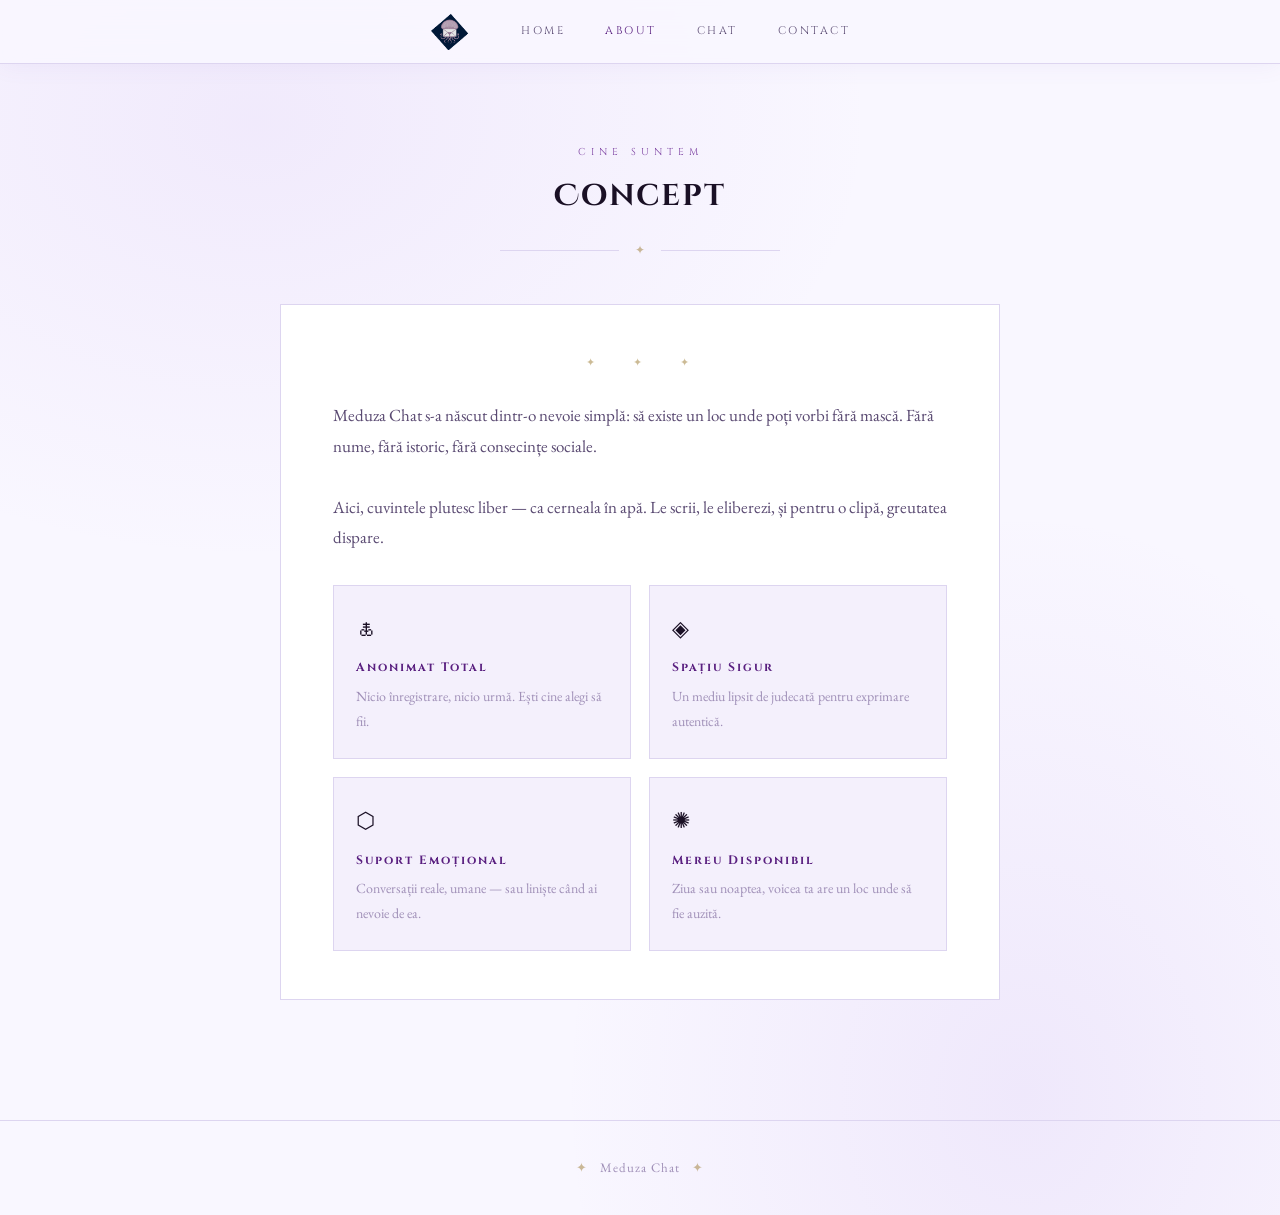
==== about.html @ c282f09b "Add files via upload" ====
<!DOCTYPE html>
<html lang="ro">
<head>
  <meta charset="UTF-8">
  <meta name="viewport" content="width=device-width, initial-scale=1.0">
  <title>Meduza Chat — About</title>
  <link rel="stylesheet" href="style.css">
</head>
<body>

<nav>
  <a href="index.html" class="nav-logo-link"><img src="Untitled.png" alt="Meduza Logo" class="nav-logo"></a>
  <a href="index.html">Home</a>
  <a href="about.html" class="active">About</a>
  <a href="chat.html">Chat</a>
  <a href="contact.html">Contact</a>
</nav>

<div class="page">
  <div class="container">

    <div class="section-header animate-in">
      <span class="section-label">Cine suntem</span>
      <h2>Concept</h2>
      <div class="divider"><span>✦</span></div>
    </div>

    <div class="card animate-in" style="animation-delay:0.15s">
      <div class="card-ornament">✦ &nbsp;&nbsp; ✦ &nbsp;&nbsp; ✦</div>

      <p>Meduza Chat s-a născut dintr-o nevoie simplă: să existe un loc unde poți vorbi fără mască. Fără nume, fără istoric, fără consecințe sociale.</p>

      <br>

      <p>Aici, cuvintele plutesc liber — ca cerneala în apă. Le scrii, le eliberezi, și pentru o clipă, greutatea dispare.</p>

      <div class="features">
        <div class="feature">
          <div class="feature-icon">🜏</div>
          <h3>Anonimat Total</h3>
          <p>Nicio înregistrare, nicio urmă. Ești cine alegi să fii.</p>
        </div>
        <div class="feature">
          <div class="feature-icon">◈</div>
          <h3>Spațiu Sigur</h3>
          <p>Un mediu lipsit de judecată pentru exprimare autentică.</p>
        </div>
        <div class="feature">
          <div class="feature-icon">⬡</div>
          <h3>Suport Emoțional</h3>
          <p>Conversații reale, umane — sau liniște când ai nevoie de ea.</p>
        </div>
        <div class="feature">
          <div class="feature-icon">✺</div>
          <h3>Mereu Disponibil</h3>
          <p>Ziua sau noaptea, voicea ta are un loc unde să fie auzită.</p>
        </div>
      </div>
    </div>

  </div>

  <footer>
    <span>✦</span> &nbsp; Meduza Chat &nbsp; <span>✦</span>
  </footer>
</div>

</body>
</html>
---- style.css ----
@import url('https://fonts.googleapis.com/css2?family=Cinzel+Decorative:wght@400;700&family=Cinzel:wght@400;500&family=EB+Garamond:ital,wght@0,400;1,400&display=swap');

:root {
  --bg:           #f9f7ff;      /* fundalul paginii */
  --surface:      #ffffff;      /* fundalul cardurilor */
  --surface2:     #f2eeff;      /* fundalul mesajelor din chat */
  --border:       #ddd5f0;      /* culoarea bordurilor */
  --border-glow:  #9b6fd4;      /* bordura când e activ / hover */
  --accent:       #7b3fa0;      /* violet principal */
  --accent2:      #5a2080;      /* violet închis */
  --accent3:      #9b6fd4;      /* violet mediu */
  --text:         #1a1025;      /* text principal */
  --text-dim:     #5a4a72;      /* text secundar / mai slab */
  --text-faint:   #a090b8;      /* text foarte slab (placeholder) */
  --gold:         #9b7a30;      /* auriu pentru ornamente */
}


/* ================================================
   2. RESET DE BAZA
   ================================================
   Elimina spatiile implicite ale browserului
   si seteaza stilul general al paginii.
   ================================================ */

* {
  box-sizing: border-box; /* padding-ul se include in latime */
  margin: 0;
  padding: 0;
}

body {
  background-color: var(--bg);
  color: var(--text);
  font-family: 'EB Garamond', Georgia, serif;
  font-size: 18px;
  line-height: 1.7;
  min-height: 100vh;
  overflow-x: hidden;

  /* gradient subtil pe fundal */
  background-image:
    radial-gradient(ellipse 80% 60% at 20% 10%, rgba(180,140,230,0.12) 0%, transparent 60%),
    radial-gradient(ellipse 60% 80% at 80% 90%, rgba(150,100,220,0.10) 0%, transparent 60%);
}


/* ================================================
   3. NAVIGATIE (NAVBAR)
   ================================================
   Bara fixata sus care ramane vizibila la scroll.
   ================================================ */

nav {
  position: fixed;      /* ramane sus la scroll */
  top: 0;
  left: 0;
  right: 0;
  z-index: 100;         /* sa fie deasupra oricarui alt element */

  display: flex;
  align-items: center;
  justify-content: center;
  gap: 8px;

  height: 64px;
  padding: 0 32px;

  background: rgba(249, 247, 255, 0.92);
  backdrop-filter: blur(14px);
  border-bottom: 1px solid var(--border);
  box-shadow: 0 1px 24px rgba(120,80,180,0.07);
}

nav a:not(.nav-logo-link) {
  color: var(--text-dim);
  text-decoration: none;
  font-family: 'Cinzel', serif;
  font-size: 11px;
  letter-spacing: 2.5px;
  text-transform: uppercase;
  padding: 8px 16px;
  position: relative;
  transition: color 0.3s;
}

nav a:not(.nav-logo-link):hover,
nav a.active {
  color: var(--accent2);
}

.nav-logo-link {
  margin-right: 16px;   /* spatiu fata de linkuri */
  display: flex;
  align-items: center;
  flex-shrink: 0;
}

.nav-logo {
  height: 38px;         /*  schimba inaltimea logo-ului */
  width: auto;          /* latimea se ajusteaza automat */
  object-fit: contain;
  filter: brightness(0.9);
  transition: filter 0.3s;
}

.nav-logo:hover {
  filter: brightness(1.2) drop-shadow(0 0 8px rgba(176,108,224,0.5));
}

.page {
  padding-top: 64px;    /* spatiu pentru bara */
  min-height: 100vh;
}

.btn {
  font-family: 'Cinzel', serif;
  font-size: 11px;
  letter-spacing: 3px;
  text-transform: uppercase;
  text-decoration: none;
  padding: 14px 36px;
  border: none;
  cursor: pointer;
  display: inline-block;
  transition: all 0.3s;
}

.btn-primary {
  background: linear-gradient(135deg, var(--accent3), var(--border-glow));
  color: white;
  box-shadow: 0 0 28px rgba(123,63,160,0.35);
}

.btn-primary:hover {
  box-shadow: 0 0 48px rgba(176,108,224,0.55);
  transform: translateY(-2px);
}

/* Buton secundar (transparent cu bordura) */
.btn-secondary {
  background: transparent;
  color: var(--text-dim);
  border: 1px solid var(--border);
}

.btn-secondary:hover {
  border-color: var(--accent);
  color: var(--accent2);
  box-shadow: 0 0 18px rgba(123,63,160,0.2);
  transform: translateY(-2px);
}


/* ================================================
   6. CARDURI
   ================================================ */

.container {
  max-width: 800px;
  margin: 0 auto;       /* centrat orizontal */
  padding: 80px 40px;
}

.card {
  background: var(--surface);
  border: 1px solid var(--border);
  padding: 48px 52px;
}

.card-ornament {
  text-align: center;
  color: var(--gold);
  font-size: 11px;
  letter-spacing: 6px;
  margin-bottom: 28px;
  opacity: 0.5;
}

.card h2 {
  font-family: 'Cinzel Decorative', serif;
  font-size: 26px;
  color: var(--text);
  letter-spacing: 2px;
  margin-bottom: 20px;
  text-align: center;
}

.card p {
  color: var(--text-dim);
  font-size: 17px;
  line-height: 1.8;
}

.section-header {
  text-align: center;
  margin-bottom: 44px;
}

.section-label {
  display: block;
  font-family: 'Cinzel', serif;
  font-size: 10px;
  letter-spacing: 5px;
  text-transform: uppercase;
  color: var(--accent);
  margin-bottom: 10px;
}

.section-header h2 {
  font-family: 'Cinzel Decorative', serif;
  font-size: 30px;
  color: var(--text);
  letter-spacing: 2px;
}

.section-header .divider {
  display: flex;
  align-items: center;
  gap: 16px;
  margin: 18px auto;
  max-width: 280px;
}

.section-header .divider::before,
.section-header .divider::after {
  content: '';
  flex: 1;
  height: 1px;
  background: var(--border);
}

.section-header .divider span {
  color: var(--gold);
  font-size: 12px;
  opacity: 0.5;
}


/* ================================================
   7. FORMULARE
   ================================================ */

.form-group {
  margin-bottom: 22px;
}

.form-label {
  display: block;
  font-family: 'Cinzel', serif;
  font-size: 10px;
  letter-spacing: 3px;
  text-transform: uppercase;
  color: var(--text-faint);
  margin-bottom: 8px;
}

.form-input,
.form-textarea {
  width: 100%;
  background: #f9f7ff;
  border: 1px solid var(--border);
  color: var(--text);
  font-family: 'EB Garamond', serif;
  font-size: 17px;
  padding: 13px 16px;
  outline: none;
  transition: border-color 0.3s, box-shadow 0.3s;
}

.form-input:focus,
.form-textarea:focus {
  border-color: var(--border-glow);
  box-shadow: 0 0 18px rgba(123,63,160,0.2);
}

.form-input::placeholder,
.form-textarea::placeholder {
  color: var(--text-faint);
  font-style: italic;
}

.form-textarea {
  resize: vertical;
  min-height: 120px;
  line-height: 1.6;
}


.chat-wrapper {
  max-width: 700px;
  margin: 0 auto;
  padding: 50px 40px;
  display: flex;
  flex-direction: column;
  height: calc(100vh - 64px);
}

.chat-header {
  text-align: center;
  margin-bottom: 24px;
  flex-shrink: 0;
}

.chat-header h2 {
  font-family: 'Cinzel Decorative', serif;
  font-size: 20px;
  color: var(--text);
  letter-spacing: 2px;
  margin-bottom: 4px;
}

.chat-header p {
  font-style: italic;
  color: var(--text-faint);
  font-size: 15px;
}

#messages {
  flex: 1;
  overflow-y: auto;
  background: var(--surface);
  border: 1px solid var(--border);
  padding: 20px;
  display: flex;
  flex-direction: column;
  gap: 10px;
  scrollbar-width: thin;
  scrollbar-color: var(--border) transparent;
}

.message {
  padding: 11px 16px;
  background: var(--surface2);
  border-left: 2px solid var(--accent3);
  color: var(--text);
  font-size: 16px;
  animation: msgIn 0.3s ease;
}

.message .msg-meta {
  font-family: 'Cinzel', serif;
  font-size: 9px;
  letter-spacing: 2px;
  color: var(--text-faint);
  margin-bottom: 4px;
  text-transform: uppercase;
}

.chat-input-row {
  display: flex;
  border: 1px solid var(--border);
  border-top: none;
}

#msg {
  flex: 1;
  background: #f9f7ff;
  border: none;
  color: var(--text);
  font-family: 'EB Garamond', serif;
  font-size: 17px;
  padding: 15px 18px;
  outline: none;
}

#msg::placeholder {
  color: var(--text-faint);
  font-style: italic;
}

#sendBtn {
  background: linear-gradient(135deg, var(--accent3), var(--border-glow));
  border: none;
  color: white;
  font-family: 'Cinzel', serif;
  font-size: 10px;
  letter-spacing: 2px;
  text-transform: uppercase;
  padding: 0 24px;
  cursor: pointer;
  transition: box-shadow 0.3s;
}

#sendBtn:hover {
  box-shadow: 0 0 28px rgba(123,63,160,0.5);
}

.features {
  display: grid;
  grid-template-columns: 1fr 1fr;
  gap: 18px;
  margin-top: 32px;
}

.feature {
  padding: 24px 22px;
  background: #f4f0fc;
  border: 1px solid var(--border);
  transition: border-color 0.3s, box-shadow 0.3s;
}

.feature:hover {
  border-color: var(--accent3);
  box-shadow: 0 0 18px rgba(106,42,138,0.15);
}

.feature-icon {
  font-size: 22px;
  margin-bottom: 10px;
}

.feature h3 {
  font-family: 'Cinzel', serif;
  font-size: 12px;
  letter-spacing: 2px;
  color: var(--accent2);
  margin-bottom: 6px;
}

.feature p {
  font-size: 14px;
  color: var(--text-faint);
}

.contact-info {
  display: flex;
  align-items: center;
  gap: 16px;
  padding: 18px 0;
  border-bottom: 1px solid rgba(58,34,64,0.3);
  color: var(--text-dim);
}

.contact-info .ci-label {
  font-family: 'Cinzel', serif;
  font-size: 10px;
  letter-spacing: 2px;
  color: var(--text-faint);
  text-transform: uppercase;
  min-width: 80px;
}

.contact-info a {
  color: var(--accent);
  text-decoration: none;
  transition: color 0.2s;
}

.contact-info a:hover {
  color: var(--accent2);
}

footer {
  text-align: center;
  padding: 36px;
  border-top: 1px solid var(--border);
  color: var(--text-faint);
  font-size: 13px;
  letter-spacing: 1px;
  margin-top: 40px;
}

footer span {
  color: var(--gold);
  opacity: 0.5;
}

@keyframes fadeDown {
  from { opacity: 0; transform: translateY(-16px); }
  to   { opacity: 1; transform: translateY(0); }
}

@keyframes msgIn {
  from { opacity: 0; transform: translateX(-8px); }
  to   { opacity: 1; transform: translateX(0); }
}

.animate-in {
  animation: fadeDown 0.8s ease both;
}

@media (max-width: 640px) {
  nav {
    padding: 0 10px;
    gap: 0;
    overflow-x: auto;
    justify-content: flex-start;
  }

  nav a:not(.nav-logo-link) {
    padding: 8px 8px;
    font-size: 10px;
  }

  .nav-logo {
    height: 28px;
  }

  .container {
    padding: 50px 18px;
  }

  .card {
    padding: 30px 20px;
  }

  .features {
    grid-template-columns: 1fr;
  }

  .chat-wrapper {
    padding: 30px 14px;
  }
}
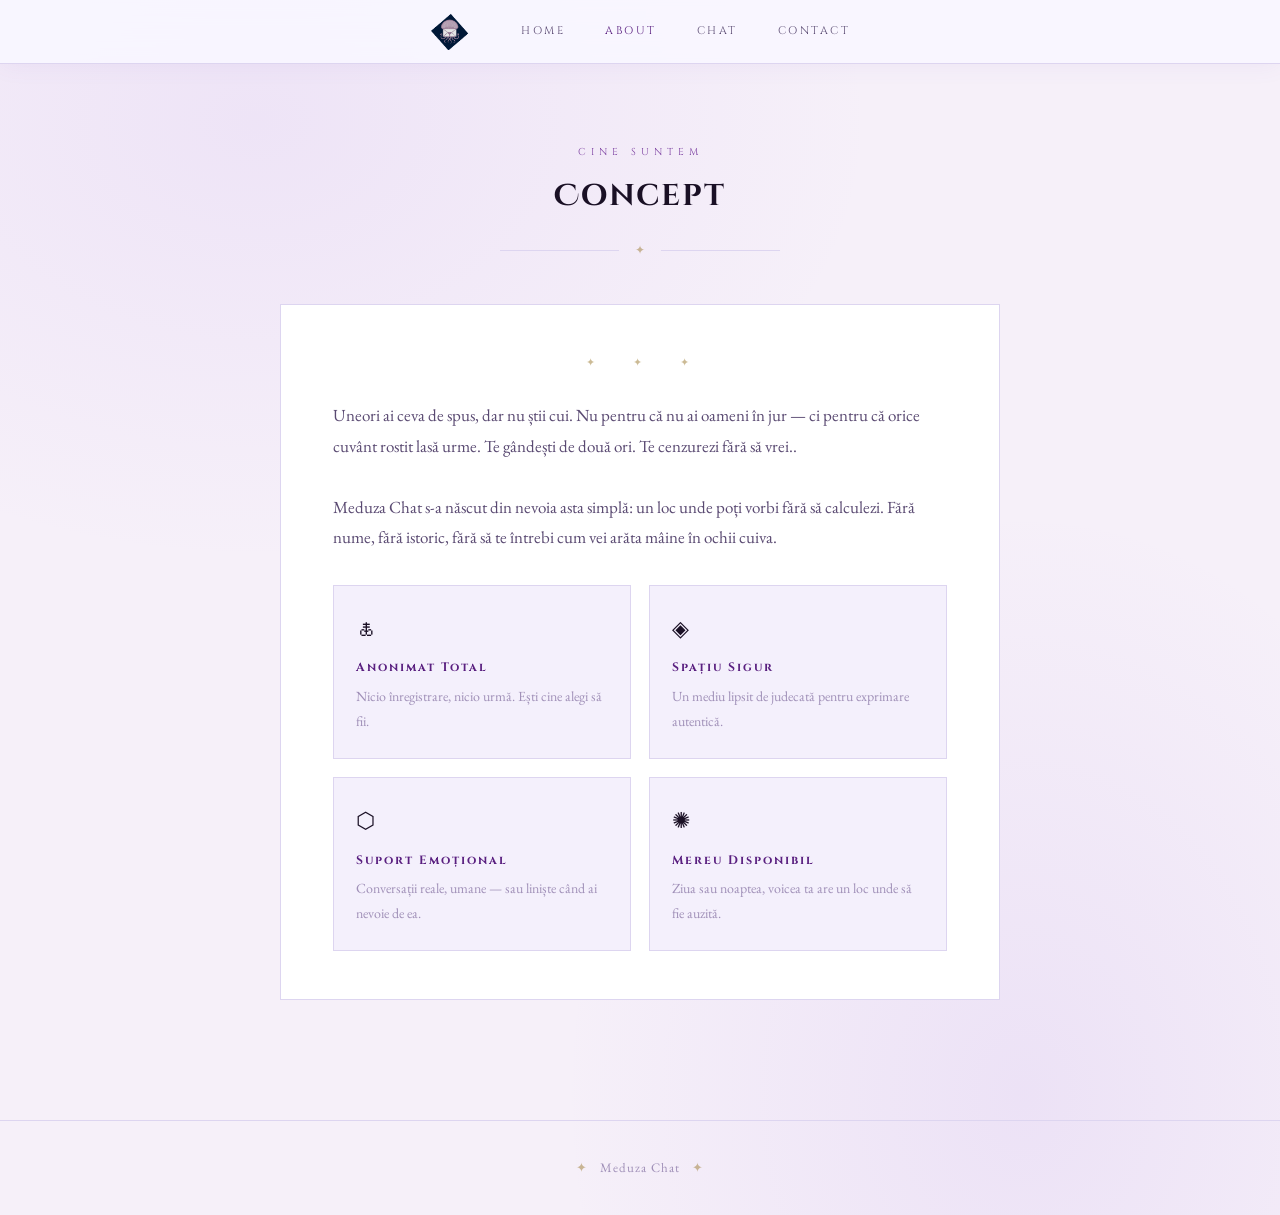
==== commit 89ce2d01: "Add files via upload" ====
--- a/about.html
+++ b/about.html
@@ -28,11 +28,11 @@
     <div class="card animate-in" style="animation-delay:0.15s">
       <div class="card-ornament">✦ &nbsp;&nbsp; ✦ &nbsp;&nbsp; ✦</div>
 
-      <p>Meduza Chat s-a născut dintr-o nevoie simplă: să existe un loc unde poți vorbi fără mască. Fără nume, fără istoric, fără consecințe sociale.</p>
+      <p>Uneori ai ceva de spus, dar nu știi cui. Nu pentru că nu ai oameni în jur — ci pentru că orice cuvânt rostit lasă urme. Te gândești de două ori. Te cenzurezi fără să vrei..</p>
 
       <br>
 
-      <p>Aici, cuvintele plutesc liber — ca cerneala în apă. Le scrii, le eliberezi, și pentru o clipă, greutatea dispare.</p>
+      <p>Meduza Chat s-a născut din nevoia asta simplă: un loc unde poți vorbi fără să calculezi. Fără nume, fără istoric, fără să te întrebi cum vei arăta mâine în ochii cuiva.</p>
 
       <div class="features">
         <div class="feature">
--- a/style.css
+++ b/style.css
@@ -2,7 +2,7 @@
 @import url('https://fonts.googleapis.com/css2?family=Cinzel+Decorative:wght@400;700&family=Cinzel:wght@400;500&family=EB+Garamond:ital,wght@0,400;1,400&display=swap');
 
 :root {
-  --bg:           #f9f7ff;      /* fundalul paginii */
+  --bg:           #f6f0f9;      /* fundalul paginii */
   --surface:      #ffffff;      /* fundalul cardurilor */
   --surface2:     #f2eeff;      /* fundalul mesajelor din chat */
   --border:       #ddd5f0;      /* culoarea bordurilor */
@@ -46,12 +46,6 @@
 }
 
 
-/* ================================================
-   3. NAVIGATIE (NAVBAR)
-   ================================================
-   Bara fixata sus care ramane vizibila la scroll.
-   ================================================ */
-
 nav {
   position: fixed;      /* ramane sus la scroll */
   top: 0;
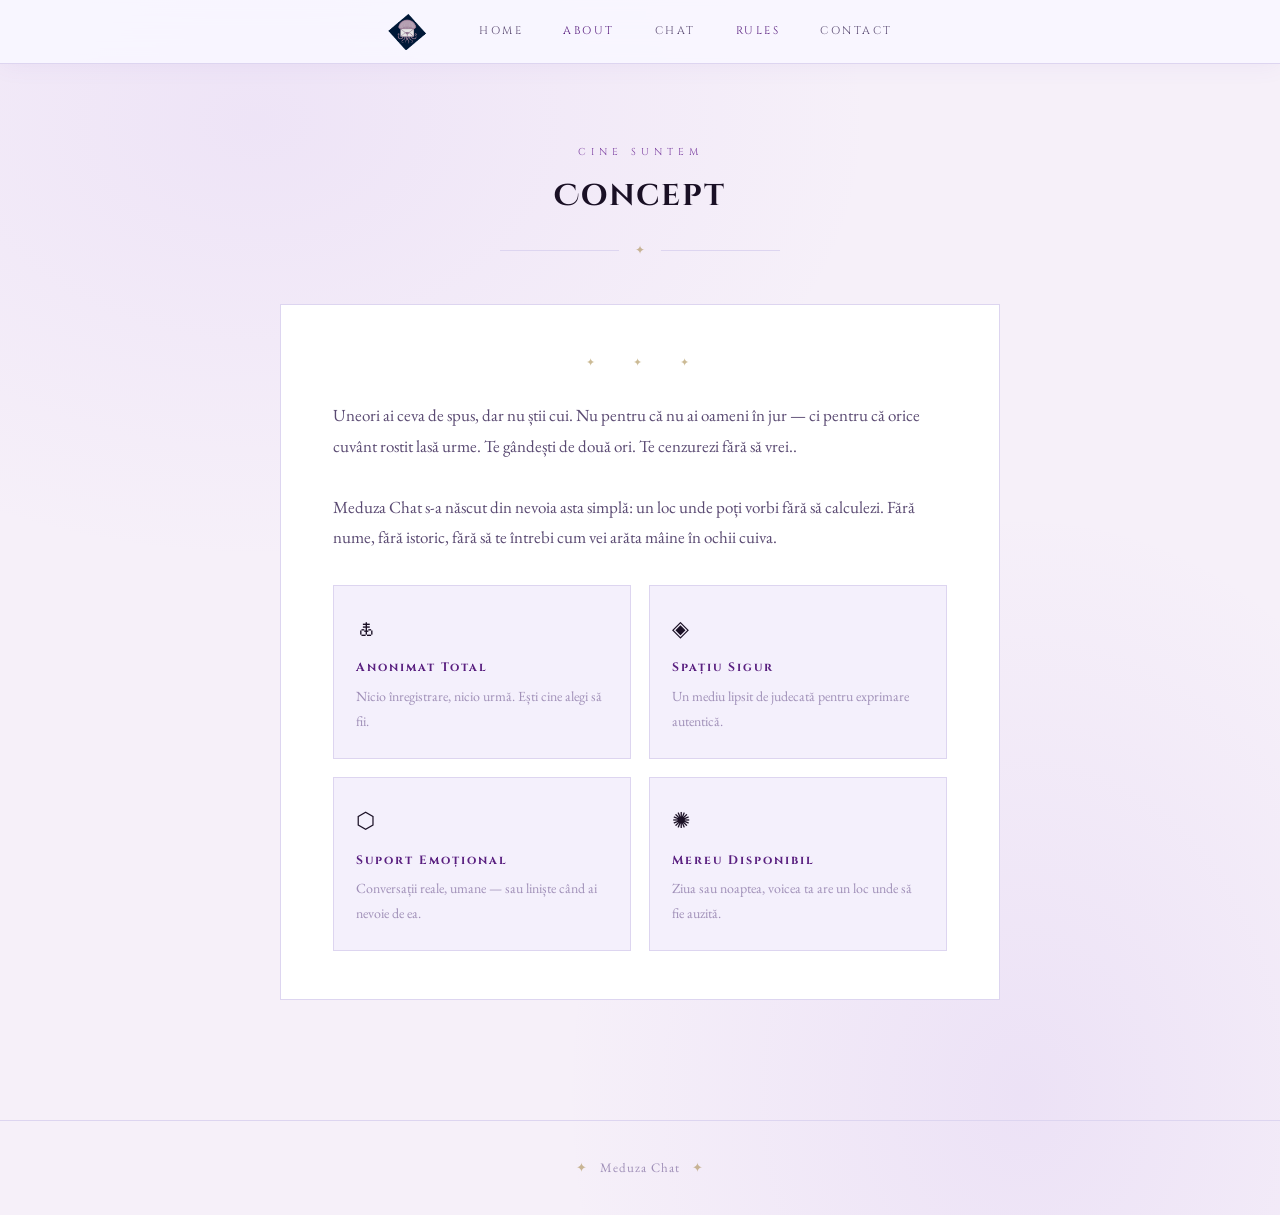
==== commit 979e6fd3: "Add files via upload" ====
--- a/about.html
+++ b/about.html
@@ -13,6 +13,7 @@
   <a href="index.html">Home</a>
   <a href="about.html" class="active">About</a>
   <a href="chat.html">Chat</a>
+  <a href="rules.html" class="active">Rules</a>
   <a href="contact.html">Contact</a>
 </nav>
 
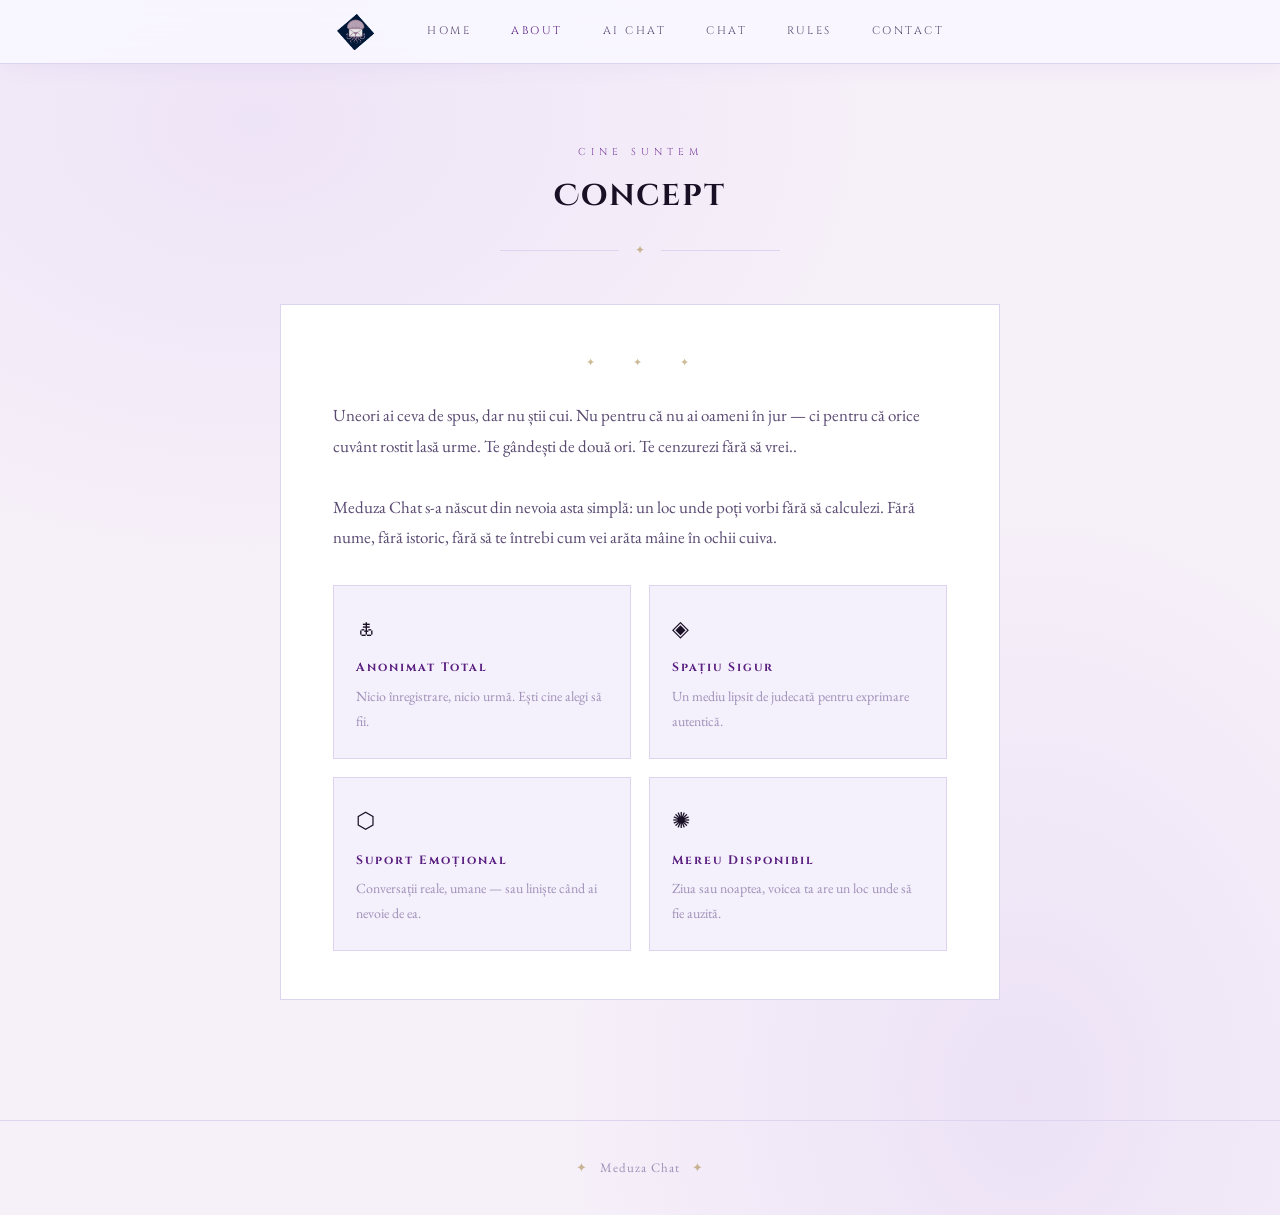
==== commit 500dc01f: "Add files via upload" ====
--- a/about.html
+++ b/about.html
@@ -12,8 +12,9 @@
   <a href="index.html" class="nav-logo-link"><img src="Untitled.png" alt="Meduza Logo" class="nav-logo"></a>
   <a href="index.html">Home</a>
   <a href="about.html" class="active">About</a>
+  <a href="ai-chat.html">AI Chat</a>
   <a href="chat.html">Chat</a>
-  <a href="rules.html" class="active">Rules</a>
+  <a href="rules.html" >Rules</a>
   <a href="contact.html">Contact</a>
 </nav>
 
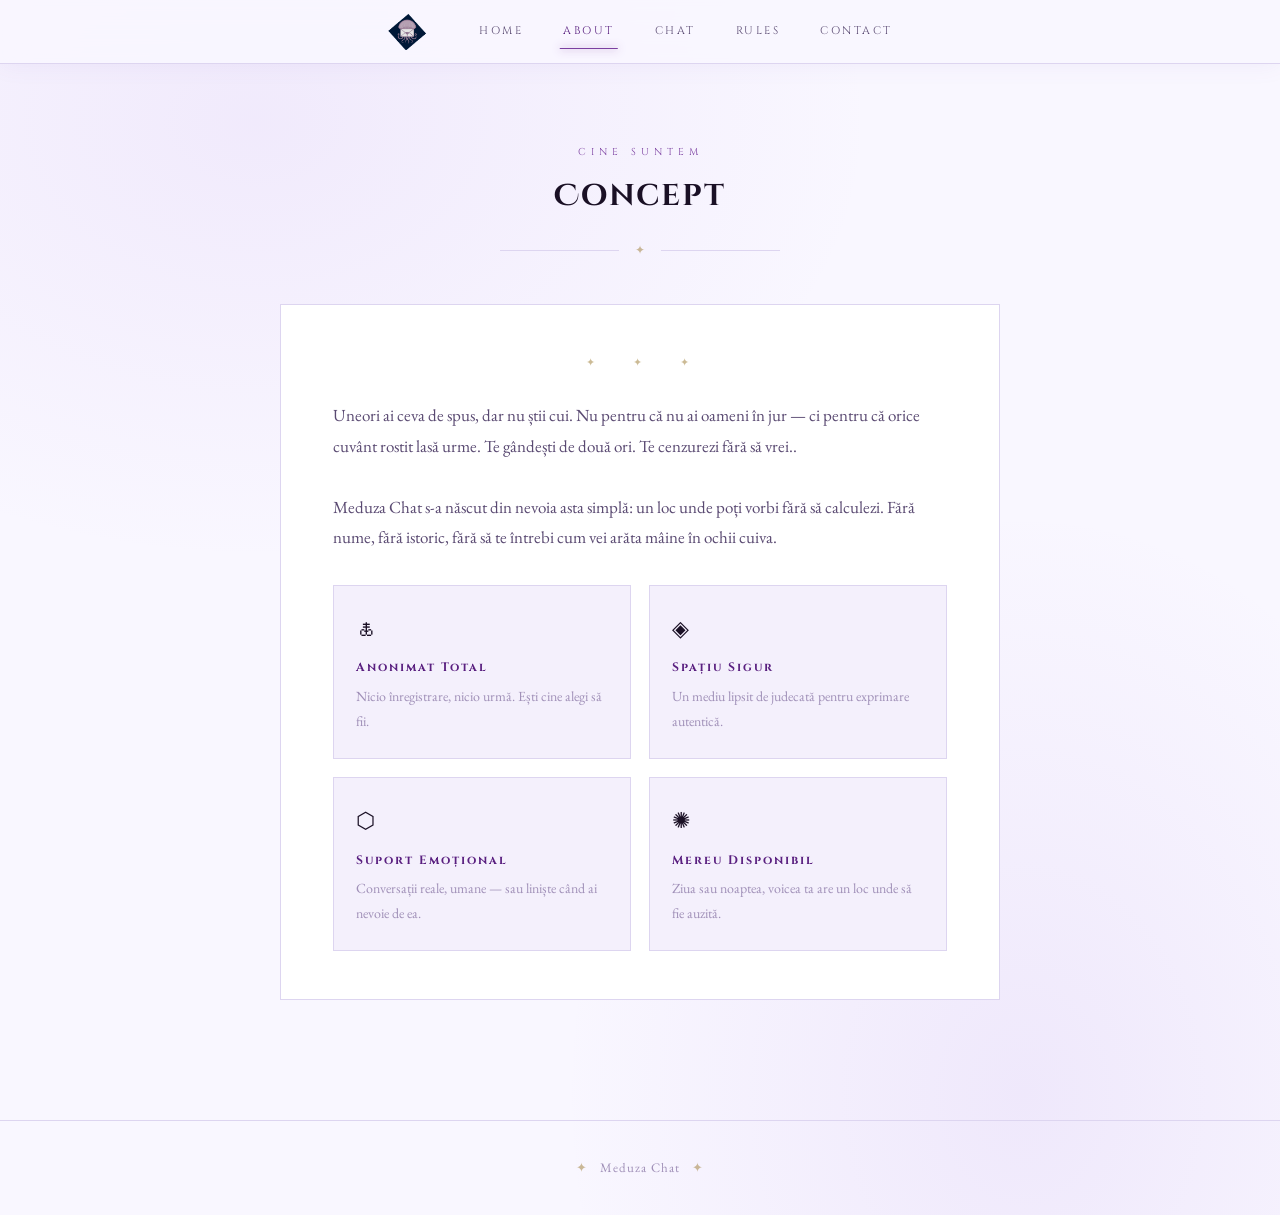
==== commit a9ee098a: "Add files via upload" ====
--- a/about.html
+++ b/about.html
@@ -12,7 +12,6 @@
   <a href="index.html" class="nav-logo-link"><img src="Untitled.png" alt="Meduza Logo" class="nav-logo"></a>
   <a href="index.html">Home</a>
   <a href="about.html" class="active">About</a>
-  <a href="ai-chat.html">AI Chat</a>
   <a href="chat.html">Chat</a>
   <a href="rules.html" >Rules</a>
   <a href="contact.html">Contact</a>
--- a/style.css
+++ b/style.css
@@ -1,8 +1,7 @@
-
 @import url('https://fonts.googleapis.com/css2?family=Cinzel+Decorative:wght@400;700&family=Cinzel:wght@400;500&family=EB+Garamond:ital,wght@0,400;1,400&display=swap');
 
 :root {
-  --bg:           #f6f0f9;      /* fundalul paginii */
+  --bg:           #f9f7ff;      /* fundalul paginii */
   --surface:      #ffffff;      /* fundalul cardurilor */
   --surface2:     #f2eeff;      /* fundalul mesajelor din chat */
   --border:       #ddd5f0;      /* culoarea bordurilor */
@@ -15,15 +14,6 @@
   --text-faint:   #a090b8;      /* text foarte slab (placeholder) */
   --gold:         #9b7a30;      /* auriu pentru ornamente */
 }
-
-
-/* ================================================
-   2. RESET DE BAZA
-   ================================================
-   Elimina spatiile implicite ale browserului
-   si seteaza stilul general al paginii.
-   ================================================ */
-
 * {
   box-sizing: border-box; /* padding-ul se include in latime */
   margin: 0;
@@ -43,10 +33,9 @@
   background-image:
     radial-gradient(ellipse 80% 60% at 20% 10%, rgba(180,140,230,0.12) 0%, transparent 60%),
     radial-gradient(ellipse 60% 80% at 80% 90%, rgba(150,100,220,0.10) 0%, transparent 60%);
-}
-
-
-nav {
+
+
+}nav {
   position: fixed;      /* ramane sus la scroll */
   top: 0;
   left: 0;
@@ -84,6 +73,25 @@
   color: var(--accent2);
 }
 
+/* Linia animata sub link-ul activ */
+nav a:not(.nav-logo-link)::after {
+  content: '';
+  position: absolute;
+  bottom: 0;
+  left: 50%;
+  transform: translateX(-50%);
+  width: 0;
+  height: 1px;
+  background: var(--accent);
+  box-shadow: 0 0 8px var(--accent);
+  transition: width 0.3s;
+}
+
+nav a:not(.nav-logo-link):hover::after,
+nav a.active::after {
+  width: 70%;
+}
+
 .nav-logo-link {
   margin-right: 16px;   /* spatiu fata de linkuri */
   display: flex;
@@ -92,7 +100,7 @@
 }
 
 .nav-logo {
-  height: 38px;         /*  schimba inaltimea logo-ului */
+  height: 38px;         /* <-- schimba inaltimea logo-ului */
   width: auto;          /* latimea se ajusteaza automat */
   object-fit: contain;
   filter: brightness(0.9);
@@ -104,9 +112,14 @@
 }
 
 .page {
-  padding-top: 64px;    /* spatiu pentru bara */
+  padding-top: 64px;    /* spatiu pentru navbar */
   min-height: 100vh;
 }
+
+
+/* ================================================
+   5. BUTOANE
+   ================================================ */
 
 .btn {
   font-family: 'Cinzel', serif;
@@ -121,6 +134,7 @@
   transition: all 0.3s;
 }
 
+/* Buton principal (violet plin) */
 .btn-primary {
   background: linear-gradient(135deg, var(--accent3), var(--border-glow));
   color: white;
@@ -282,6 +296,10 @@
 }
 
 
+/* ================================================
+   8. CHAT
+   ================================================ */
+
 .chat-wrapper {
   max-width: 700px;
   margin: 0 auto;
@@ -381,6 +399,11 @@
   box-shadow: 0 0 28px rgba(123,63,160,0.5);
 }
 
+
+/* ================================================
+   9. ABOUT — Feature Cards
+   ================================================ */
+
 .features {
   display: grid;
   grid-template-columns: 1fr 1fr;
@@ -418,6 +441,11 @@
   color: var(--text-faint);
 }
 
+
+/* ================================================
+   10. CONTACT
+   ================================================ */
+
 .contact-info {
   display: flex;
   align-items: center;
@@ -446,6 +474,11 @@
   color: var(--accent2);
 }
 
+
+/* ================================================
+   11. FOOTER
+   ================================================ */
+
 footer {
   text-align: center;
   padding: 36px;
@@ -461,6 +494,11 @@
   opacity: 0.5;
 }
 
+
+/* ================================================
+   12. ANIMATII
+   ================================================ */
+
 @keyframes fadeDown {
   from { opacity: 0; transform: translateY(-16px); }
   to   { opacity: 1; transform: translateY(0); }
@@ -474,6 +512,11 @@
 .animate-in {
   animation: fadeDown 0.8s ease both;
 }
+
+
+/* ================================================
+   RESPONSIVE — ecrane mici (telefon)
+   ================================================ */
 
 @media (max-width: 640px) {
   nav {
@@ -508,3 +551,45 @@
     padding: 30px 14px;
   }
 }
+
+
+/* ── Rules page ── */
+.rules-list {
+  display: flex;
+  flex-direction: column;
+  gap: 0;
+}
+
+.rule-item {
+  display: flex;
+  gap: 24px;
+  align-items: flex-start;
+  padding: 22px 0;
+  border-bottom: 1px solid var(--border);
+}
+
+.rule-number {
+  font-family: 'Cinzel Decorative', serif;
+  font-size: 22px;
+  color: var(--accent);
+  opacity: 0.4;
+  min-width: 40px;
+  line-height: 1;
+  padding-top: 4px;
+}
+
+.rule-content h3 {
+  font-family: 'Cinzel', serif;
+  font-size: 14px;
+  letter-spacing: 2px;
+  color: var(--text);
+  margin-bottom: 6px;
+  text-transform: uppercase;
+}
+
+.rule-content p {
+  color: var(--text-dim);
+  font-size: 16px;
+  line-height: 1.7;
+  margin: 0;
+}
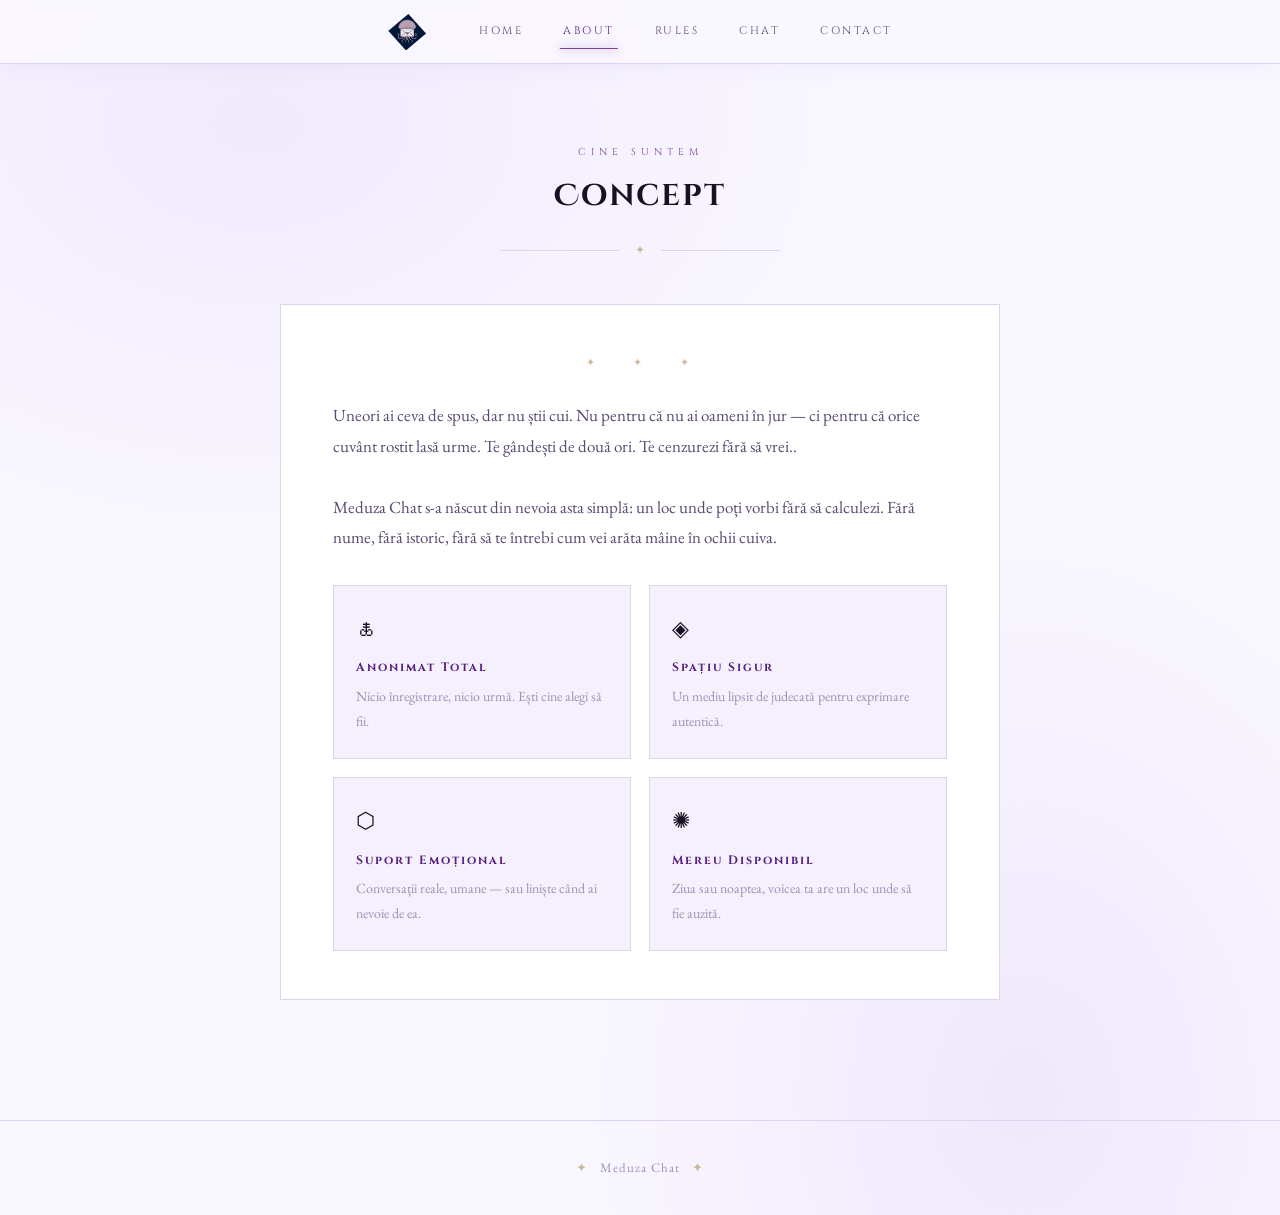
==== commit cefa1359: "Add files via upload" ====
--- a/about.html
+++ b/about.html
@@ -12,8 +12,8 @@
   <a href="index.html" class="nav-logo-link"><img src="Untitled.png" alt="Meduza Logo" class="nav-logo"></a>
   <a href="index.html">Home</a>
   <a href="about.html" class="active">About</a>
+  <a href="rules.html" >Rules</a>
   <a href="chat.html">Chat</a>
-  <a href="rules.html" >Rules</a>
   <a href="contact.html">Contact</a>
 </nav>
 
